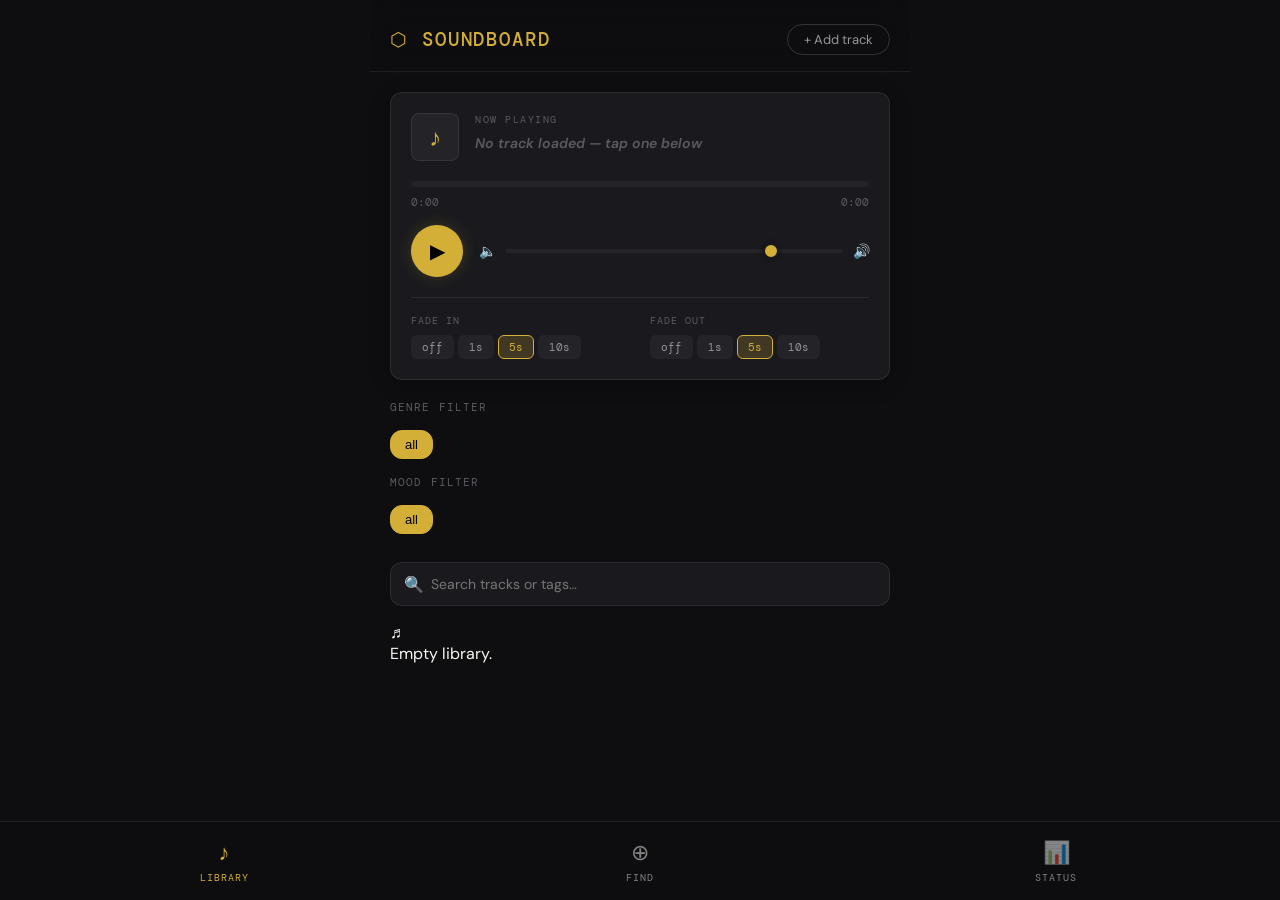
==== soundboard/index.html @ d2bed21f "feat: disable chat input and send button while a response is generating. updated readme." ====
<!DOCTYPE html>
<html lang="en">

<head>
  <meta charset="UTF-8">
  <meta name="viewport" content="width=device-width, initial-scale=1, viewport-fit=cover">
  <meta name="apple-mobile-web-app-capable" content="yes">
  <meta name="apple-mobile-web-app-status-bar-style" content="black-translucent">
  <meta name="theme-color" content="#0e0e11">
  <title>Soundboard PWA</title>

  <link rel="manifest" href="manifest.json">
  <link rel="icon" type="image/png" href="icon.png"> <!-- Assume icon.png exists or will be created -->

  <link rel="preconnect" href="https://fonts.googleapis.com">
  <link rel="preconnect" href="https://fonts.gstatic.com" crossorigin>
  <link
    href="https://fonts.googleapis.com/css2?family=DM+Mono:wght@400;500&family=DM+Sans:wght@300;400;500;600&display=swap"
    rel="stylesheet">

  <link rel="stylesheet" href="css/style.css">
</head>

<body>
  <div class="app">

    <!-- Header -->
    <header class="header">
      <h1>⬡ Soundboard</h1>
      <div class="header-right">
        <button class="btn btn-ghost" id="add-btn">+ Add track</button>
      </div>
    </header>

    <!-- Main Content -->
    <main class="scrollable">

      <!-- Now Playing Card -->
      <section class="now-playing" id="now-playing">
        <div class="np-top">
          <div class="np-icon" id="np-icon">♪</div>
          <div class="np-info">
            <p class="np-label">Now playing</p>
            <h2 class="np-title" id="np-title">
              <span class="np-empty" id="np-empty">No track loaded — tap one below</span>
            </h2>
            <div class="np-meta" id="np-meta"></div>
          </div>
        </div>

        <div class="progress-wrap">
          <div class="progress-bar-container" id="progress-bar">
            <div class="progress-fill" id="progress-fill"></div>
          </div>
          <div class="progress-times">
            <span id="time-current">0:00</span>
            <span id="time-total">0:00</span>
          </div>
        </div>

        <div class="transport">
          <button class="btn-play-large" id="play-btn">▶</button>
          <div class="vol-wrap">
            <span class="vol-icon">🔈</span>
            <input type="range" class="vol-slider" id="vol-slider" min="0" max="100" value="80">
            <span class="vol-icon">🔊</span>
          </div>
        </div>

        <div class="fade-section">
          <div class="fade-group">
            <span class="fade-label">Fade in</span>
            <div class="fade-btns" id="fade-in-btns">
              <button class="fade-btn" onclick="window.UI.setFadeIn(this,0)">off</button>
              <button class="fade-btn" onclick="window.UI.setFadeIn(this,1)">1s</button>
              <button class="fade-btn active" onclick="window.UI.setFadeIn(this,5)">5s</button>
              <button class="fade-btn" onclick="window.UI.setFadeIn(this,10)">10s</button>
            </div>
          </div>
          <div class="fade-group">
            <span class="fade-label">Fade out</span>
            <div class="fade-btns" id="fade-out-btns">
              <button class="fade-btn" onclick="window.UI.setFadeOut(this,0)">off</button>
              <button class="fade-btn" onclick="window.UI.setFadeOut(this,1)">1s</button>
              <button class="fade-btn active" onclick="window.UI.setFadeOut(this,5)">5s</button>
              <button class="fade-btn" onclick="window.UI.setFadeOut(this,10)">10s</button>
            </div>
          </div>
        </div>
      </section>

      <!-- Sections Container -->
      <div id="section-library" class="section active">

        <!-- Dual Filters -->
        <div class="filter-section">
          <div class="filter-group">
            <span class="form-label">Genre Filter</span>
            <div class="filter-chips" id="genre-chips"></div>
          </div>
          <div class="filter-group">
            <span class="form-label">Mood Filter</span>
            <div class="filter-chips" id="mood-chips"></div>
          </div>
        </div>

        <!-- Search Bar -->
        <div class="search-container">
          <span class="search-icon">🔍</span>
          <input class="search-input" id="search-input" type="search" placeholder="Search tracks or tags…">
        </div>

        <!-- Track List -->
        <div class="track-list" id="track-list"></div>
      </div>

      <div id="section-find" class="section">
        <div class="info-card">
          <h3>🆓 Free music sources</h3>
          <p>Royalty-free tracks for your show:</p>
          <div class="source-row" style="display:flex; flex-wrap:wrap; gap:8px; margin-top:10px;">
            <a class="chip" style="text-decoration:none" href="https://pixabay.com/music/" target="_blank">Pixabay</a>
            <a class="chip" style="text-decoration:none" href="https://freesound.org" target="_blank">Freesound</a>
            <a class="chip" style="text-decoration:none" href="https://incompetech.com" target="_blank">Incompetech</a>
          </div>
        </div>
      </div>

      <div id="section-status" class="section">
        <div class="info-card" id="status-content">
          <!-- Populated by UI.renderStatus -->
        </div>
      </div>

    </main>

    <!-- Bottom Navigation -->
    <nav class="bottom-nav">
      <div class="nav-item active" data-section="library">
        <div class="nav-icon">♪</div>
        <div class="nav-label">Library</div>
      </div>
      <div class="nav-item" data-section="find">
        <div class="nav-icon">⊕</div>
        <div class="nav-label">Find</div>
      </div>
      <div class="nav-item" data-section="status">
        <div class="nav-icon">📊</div>
        <div class="nav-label">Status</div>
      </div>
    </nav>

  </div>

  <!-- Modal Templates -->
  <template id="tpl-add">
    <div class="modal-overlay">
      <div class="modal">
        <h3>Add Soundtrack</h3>
        <p class="sub">Choose a file and tag it with multiple genres/moods</p>

        <div class="form-group">
          <label class="form-label">Audio File</label>
          <div id="file-pick-area" class="btn-ghost"
            style="padding:24px; text-align:center; border: 1px dashed var(--accent); cursor:pointer; background: var(--surface-hover)"
            onclick="window.UI.pickFileUnified()">
            <span style="font-size:32px">📁</span>
            <p id="file-label" style="font-size:14px; margin-top:8px; color: var(--text)">Choose Soundtrack File</p>
            <p class="sub" style="margin-top:4px; font-size:10px">Persistent Mode will be used if your browser supports
              it.</p>
          </div>
          <input type="file" id="file-input" accept="audio/*" style="display:none"
            onchange="window.UI.onFileChosen(this)">
        </div>

        <div class="form-group">
          <div style="display:flex; justify-content:space-between; align-items:flex-end; margin-bottom: 4px">
            <label class="form-label" style="margin-bottom:0">Display Name (optional)</label>
            <button class="btn btn-ghost" style="font-size:10px; padding:2px 8px"
              onclick="window.UI.fillNameFromFilename()">Use Filename</button>
          </div>
          <input class="form-input" id="track-name-input" type="text" placeholder="Leave empty to use tags as title">
        </div>

        <div class="form-group"
          style="display:flex; align-items:center; gap:10px; padding:12px; background:var(--surface-active); border-radius:8px; border:1px solid var(--border)">
          <input type="checkbox" id="store-blob-input" style="width:20px; height:20px; accent-color:var(--accent)">
          <label for="store-blob-input" style="font-size:13px; color:var(--text); cursor:pointer">
            Store file in browser (offline)
            <div style="font-size:10px; color:var(--text-dim); margin-top:2px">Saves the whole audio file for true
              persistence (takes more space).</div>
          </label>
        </div>

        <div class="form-group">
          <label class="form-label">Genres (multiple)</label>
          <div class="tag-pick-grid" id="genre-picks"></div>
        </div>

        <div class="form-group">
          <label class="form-label">Moods (multiple)</label>
          <div class="tag-pick-grid" id="mood-picks"></div>
        </div>

        <div style="display:flex; gap:12px; margin-top:24px;">
          <button class="btn btn-ghost" style="flex:1" onclick="window.UI.closeModal()">Cancel</button>
          <button class="btn btn-accent" id="confirm-add-btn" style="flex:2" onclick="window.UI.confirmAddTrack()">Add
            to Library</button>
        </div>
      </div>
    </div>
  </template>

  <!-- Load Modules -->
  <script type="module" src="js/app.js"></script>
</body>

</html>
---- soundboard/css/style.css ----
:root {
  --bg: #0e0e11;
  --surface: #1a1a1e;
  --surface-hover: #242428;
  --surface-active: #2a2a2e;
  --border: rgba(255, 255, 255, 0.08);
  --border-strong: rgba(255, 255, 255, 0.16);
  --text: #f8f8f2;
  --text-dim: #94949b;
  --text-muted: #5a5a62;
  --accent: #d4af37;
  /* Metallic Gold */
  --accent-glow: rgba(212, 175, 55, 0.2);
  --danger: #ff5555;
  --success: #50fa7b;
  --info: #8be9fd;
  --mono: 'DM Mono', monospace;
  --sans: 'DM Sans', sans-serif;
  --radius-sm: 8px;
  --radius-md: 12px;
  --radius-lg: 20px;
  --safe-top: env(safe-area-inset-top, 0px);
  --safe-bottom: env(safe-area-inset-bottom, 0px);
}

* {
  box-sizing: border-box;
  margin: 0;
  padding: 0;
  -webkit-tap-highlight-color: transparent;
}

body {
  font-family: var(--sans);
  background: var(--bg);
  color: var(--text);
  min-height: 100dvh;
  max-width: 540px;
  /* Slightly wider for better desktop presence */
  margin: 0 auto;
  overflow-x: hidden;
  display: flex;
  flex-direction: column;
}

/* ── App Layout ── */
.app {
  display: flex;
  flex-direction: column;
  height: 100dvh;
}

.scrollable {
  flex: 1;
  overflow-y: auto;
  padding: 0 20px calc(120px + var(--safe-bottom));
  scrollbar-width: thin;
  scrollbar-color: var(--border-strong) transparent;
}

.scrollable::-webkit-scrollbar {
  width: 4px;
}

.scrollable::-webkit-scrollbar-thumb {
  background: var(--border-strong);
  border-radius: 10px;
}

/* ── Header ── */
.header {
  padding: 24px 20px 16px;
  padding-top: calc(24px + var(--safe-top));
  display: flex;
  align-items: center;
  justify-content: space-between;
  background: rgba(14, 14, 17, 0.85);
  backdrop-filter: blur(12px);
  -webkit-backdrop-filter: blur(12px);
  position: sticky;
  top: 0;
  z-index: 100;
  border-bottom: 0.5px solid var(--border);
}

.header h1 {
  font-family: var(--mono);
  font-size: 19px;
  font-weight: 500;
  letter-spacing: 0.1em;
  color: var(--accent);
  text-transform: uppercase;
}

/* ── Buttons ── */
.btn {
  font-family: var(--sans);
  cursor: pointer;
  border: none;
  transition: all 0.2s cubic-bezier(0.4, 0, 0.2, 1);
  display: inline-flex;
  align-items: center;
  justify-content: center;
  gap: 8px;
}

.btn:active {
  transform: scale(0.96);
}

.btn-ghost {
  background: transparent;
  border: 1px solid var(--border-strong);
  border-radius: 20px;
  padding: 6px 16px;
  font-size: 13px;
  color: var(--text-dim);
}

.btn-ghost:hover {
  border-color: var(--accent);
  color: var(--accent);
  background: var(--accent-glow);
}

.btn-accent {
  background: var(--accent);
  color: #000;
  border-radius: 20px;
  padding: 8px 18px;
  font-size: 14px;
  font-weight: 600;
}

.btn-accent:hover {
  box-shadow: 0 0 15px var(--accent-glow);
  transform: translateY(-1px);
}

.btn-icon {
  background: transparent;
  padding: 8px;
  border-radius: 50%;
  font-size: 18px;
  color: var(--text-muted);
}

.btn-icon:hover {
  color: var(--text);
  background: var(--surface-hover);
}

/* ── Now Playing Card ── */
.now-playing {
  margin: 20px 0;
  background: var(--surface);
  border: 1px solid var(--border);
  border-radius: var(--radius-md);
  padding: 20px;
  box-shadow: 0 4px 20px rgba(0, 0, 0, 0.3);
}

.np-top {
  display: flex;
  align-items: flex-start;
  gap: 16px;
  margin-bottom: 20px;
}

.np-icon {
  width: 48px;
  height: 48px;
  background: var(--surface-hover);
  border-radius: var(--radius-sm);
  display: flex;
  align-items: center;
  justify-content: center;
  font-size: 24px;
  color: var(--accent);
  border: 1px solid var(--border);
}

.np-info {
  flex: 1;
  min-width: 0;
}

.np-label {
  font-size: 10px;
  color: var(--text-muted);
  font-family: var(--mono);
  letter-spacing: 0.15em;
  text-transform: uppercase;
  margin-bottom: 4px;
}

.np-title {
  font-size: 18px;
  font-weight: 600;
  color: var(--text);
  white-space: nowrap;
  overflow: hidden;
  text-overflow: ellipsis;
}

.np-meta {
  font-size: 13px;
  color: var(--text-dim);
  margin-top: 4px;
}

.np-empty {
  font-size: 14px;
  color: var(--text-muted);
  font-style: italic;
}

/* Progress Section */
.progress-wrap {
  margin-bottom: 16px;
}

.progress-bar-container {
  height: 6px;
  background: var(--surface-hover);
  border-radius: 4px;
  cursor: pointer;
  position: relative;
  margin-bottom: 8px;
  overflow: hidden;
}

.progress-fill {
  height: 100%;
  background: linear-gradient(90deg, var(--accent), #f4cf62);
  border-radius: 4px;
  width: 0%;
  transition: width 0.1s linear;
}

.progress-times {
  display: flex;
  justify-content: space-between;
  font-size: 11px;
  color: var(--text-muted);
  font-family: var(--mono);
}

/* Transport Controls */
.transport {
  display: flex;
  align-items: center;
  gap: 16px;
  margin-bottom: 20px;
}

.btn-play-large {
  width: 52px;
  height: 52px;
  border-radius: 50%;
  background: var(--accent);
  color: #000;
  font-size: 20px;
  border: none;
  cursor: pointer;
  display: flex;
  align-items: center;
  justify-content: center;
  flex-shrink: 0;
  box-shadow: 0 0 15px var(--accent-glow);
}

.btn-play-large.playing {
  background: var(--text);
}

.vol-wrap {
  flex: 1;
  display: flex;
  align-items: center;
  gap: 10px;
}

.vol-icon {
  font-size: 14px;
  color: var(--text-muted);
  width: 16px;
}

input[type=range].vol-slider {
  flex: 1;
  -webkit-appearance: none;
  height: 4px;
  background: var(--surface-hover);
  border-radius: 2px;
  outline: none;
}

input[type=range].vol-slider::-webkit-slider-thumb {
  -webkit-appearance: none;
  width: 16px;
  height: 16px;
  background: var(--accent);
  border-radius: 50%;
  cursor: pointer;
  border: 2px solid var(--surface);
  box-shadow: 0 0 5px rgba(0, 0, 0, 0.5);
}

/* Fade Settings */
.fade-section {
  border-top: 1px solid var(--border);
  padding-top: 16px;
  display: grid;
  grid-template-columns: 1fr 1fr;
  gap: 20px;
}

.fade-group {
  display: flex;
  flex-direction: column;
  gap: 8px;
}

.fade-label {
  font-size: 10px;
  color: var(--text-muted);
  font-family: var(--mono);
  text-transform: uppercase;
  letter-spacing: 0.1em;
}

.fade-btns {
  display: flex;
  gap: 4px;
  overflow-x: auto;
  scrollbar-width: none;
}

.fade-btns::-webkit-scrollbar {
  display: none;
}

.fade-btn {
  padding: 4px 10px;
  border-radius: 6px;
  font-size: 11px;
  background: var(--surface-hover);
  border: 1px solid transparent;
  color: var(--text-dim);
  cursor: pointer;
  transition: all 0.2s;
  font-family: var(--mono);
  flex-shrink: 0;
}

.fade-btn.active {
  background: var(--accent-glow);
  color: var(--accent);
  border-color: var(--accent);
}

/* ── Filters Section ── */
.filter-section {
  margin: 16px 0 24px;
  display: flex;
  flex-direction: column;
  gap: 12px;
}

.filter-group {
  display: flex;
  flex-direction: column;
  gap: 8px;
}

.filter-chips {
  display: flex;
  gap: 8px;
  overflow-x: auto;
  padding-bottom: 4px;
  scrollbar-width: none;
}

.filter-chips::-webkit-scrollbar {
  display: none;
}

.chip {
  padding: 6px 14px;
  border-radius: 12px;
  font-size: 13px;
  background: var(--surface);
  border: 1px solid var(--border);
  color: var(--text-dim);
  white-space: nowrap;
  cursor: pointer;
  transition: all 0.2s;
}

.chip:hover {
  border-color: var(--border-strong);
  color: var(--text);
}

.chip.active {
  background: var(--accent);
  color: #000;
  border-color: var(--accent);
  font-weight: 500;
}

/* Search Box */
.search-container {
  position: relative;
  margin-bottom: 16px;
}

.search-input {
  width: 100%;
  padding: 12px 16px 12px 40px;
  background: var(--surface);
  border: 1px solid var(--border);
  border-radius: var(--radius-md);
  color: var(--text);
  font-family: var(--sans);
  font-size: 14px;
  outline: none;
  transition: border-color 0.2s;
}

.search-input:focus {
  border-color: var(--accent);
}

.search-icon {
  position: absolute;
  left: 14px;
  top: 50%;
  transform: translateY(-50%);
  color: var(--text-muted);
  font-size: 16px;
}

/* ── Track List ── */
.track-list {
  display: flex;
  flex-direction: column;
  gap: 4px;
}

.track-item {
  display: flex;
  align-items: center;
  gap: 16px;
  padding: 12px;
  border-radius: var(--radius-md);
  background: transparent;
  cursor: pointer;
  transition: all 0.2s;
  border: 1px solid transparent;
}

.track-item:hover {
  background: var(--surface);
}

.track-item.active {
  background: var(--surface);
  border-color: var(--border-strong);
}

.track-icon {
  width: 44px;
  height: 44px;
  border-radius: var(--radius-sm);
  background: var(--surface-hover);
  display: flex;
  align-items: center;
  justify-content: center;
  font-size: 20px;
  flex-shrink: 0;
  border: 1px solid var(--border);
}

.track-info {
  flex: 1;
  min-width: 0;
}

.track-name {
  font-size: 15px;
  font-weight: 500;
  color: var(--text);
  margin-bottom: 2px;
  white-space: nowrap;
  overflow: hidden;
  text-overflow: ellipsis;
}

.track-tags {
  display: flex;
  flex-wrap: wrap;
  gap: 4px;
}

.track-tag {
  font-size: 10px;
  font-family: var(--mono);
  color: var(--text-muted);
  background: var(--surface-hover);
  padding: 2px 6px;
  border-radius: 4px;
}

.track-playing-indicator {
  width: 12px;
  height: 12px;
  position: relative;
}

.track-playing-indicator span {
  display: inline-block;
  width: 2px;
  background: var(--accent);
  position: absolute;
  bottom: 0;
  animation: bar-dance 1s ease-in-out infinite;
}

.track-playing-indicator span:nth-child(1) {
  left: 0;
  height: 60%;
  animation-delay: 0.1s;
}

.track-playing-indicator span:nth-child(2) {
  left: 4px;
  height: 100%;
  animation-delay: 0.3s;
}

.track-playing-indicator span:nth-child(3) {
  left: 8px;
  height: 40%;
  animation-delay: 0.5s;
}

@keyframes bar-dance {
  0% {
    transform: scaleY(0.4);
  }

  50% {
    transform: scaleY(1);
  }

  100% {
    transform: scaleY(0.4);
  }
}

/* ── Modal ── */
.modal-overlay {
  position: fixed;
  inset: 0;
  background: rgba(0, 0, 0, 0.8);
  backdrop-filter: blur(8px);
  -webkit-backdrop-filter: blur(8px);
  display: flex;
  align-items: flex-end;
  justify-content: center;
  z-index: 1000;
  animation: fade-in 0.2s ease-out;
}

.modal {
  background: var(--surface);
  border-radius: 24px 24px 0 0;
  border: 1px solid var(--border-strong);
  padding: 24px 24px calc(24px + var(--safe-bottom));
  width: 100%;
  max-width: 540px;
  max-height: 90dvh;
  overflow-y: auto;
  animation: slide-up 0.3s cubic-bezier(0.16, 1, 0.3, 1);
}

@keyframes fade-in {
  from {
    opacity: 0;
  }

  to {
    opacity: 1;
  }
}

@keyframes slide-up {
  from {
    transform: translateY(100%);
  }

  to {
    transform: translateY(0);
  }
}

.modal h3 {
  font-size: 20px;
  font-weight: 600;
  margin-bottom: 8px;
  color: var(--text);
}

.modal .sub {
  font-size: 14px;
  color: var(--text-dim);
  margin-bottom: 24px;
}

/* Form Groups */
.form-group {
  margin-bottom: 20px;
}

.form-label {
  font-size: 11px;
  color: var(--text-muted);
  font-family: var(--mono);
  text-transform: uppercase;
  letter-spacing: 0.1em;
  margin-bottom: 8px;
  display: block;
}

.form-input {
  width: 100%;
  padding: 12px 14px;
  background: var(--surface-hover);
  border: 1px solid var(--border);
  border-radius: var(--radius-sm);
  color: var(--text);
  font-family: var(--sans);
  font-size: 15px;
  outline: none;
}

.form-input:focus {
  border-color: var(--accent);
}

.tag-pick-grid {
  display: flex;
  flex-wrap: wrap;
  gap: 8px;
}

.tag-pick {
  padding: 6px 12px;
  border-radius: 8px;
  font-size: 13px;
  background: var(--surface-hover);
  border: 1px solid var(--border);
  color: var(--text-dim);
  cursor: pointer;
  transition: all 0.2s;
}

.tag-pick.active {
  background: var(--accent-glow);
  color: var(--accent);
  border-color: var(--accent);
}

.tag-add-btn {
  padding: 6px 12px;
  border-radius: 8px;
  font-size: 20px;
  background: transparent;
  border: 1px dashed var(--border-strong);
  color: var(--text-muted);
  cursor: pointer;
  line-height: 1;
}

/* ── Bottom Nav ── */
.bottom-nav {
  display: flex;
  margin-top: auto;
  background: rgba(14, 14, 17, 0.9);
  backdrop-filter: blur(20px);
  -webkit-backdrop-filter: blur(20px);
  border-top: 1px solid var(--border);
  padding: 8px 16px calc(8px + var(--safe-bottom));
  position: absolute;
  bottom: 0;
  left: 0;
  right: 0;
  z-index: 100;
}

.nav-item {
  flex: 1;
  display: flex;
  flex-direction: column;
  align-items: center;
  gap: 4px;
  padding: 8px;
  cursor: pointer;
  opacity: 0.5;
  transition: opacity 0.2s;
}

.nav-item.active {
  opacity: 1;
  color: var(--accent);
}

.nav-icon {
  font-size: 22px;
}

.nav-label {
  font-size: 10px;
  font-family: var(--mono);
  text-transform: uppercase;
  letter-spacing: 0.1em;
}

/* ── Toast ── */
.toast {
  position: fixed;
  bottom: 90px;
  left: 50%;
  transform: translateX(-50%);
  background: #333;
  color: #fff;
  padding: 10px 24px;
  border-radius: 30px;
  font-size: 14px;
  z-index: 2000;
  box-shadow: 0 5px 20px rgba(0, 0, 0, 0.4);
  animation: toast-in-out 3s forwards;
}

@keyframes toast-in-out {
  0% {
    opacity: 0;
    transform: translate(-50%, 20px);
  }

  10%,
  90% {
    opacity: 1;
    transform: translate(-50%, 0);
  }

  100% {
    opacity: 0;
    transform: translate(-50%, -10px);
  }
}

/* Section visibility */
.section {
  display: none;
}

.section.active {
  display: block;
}
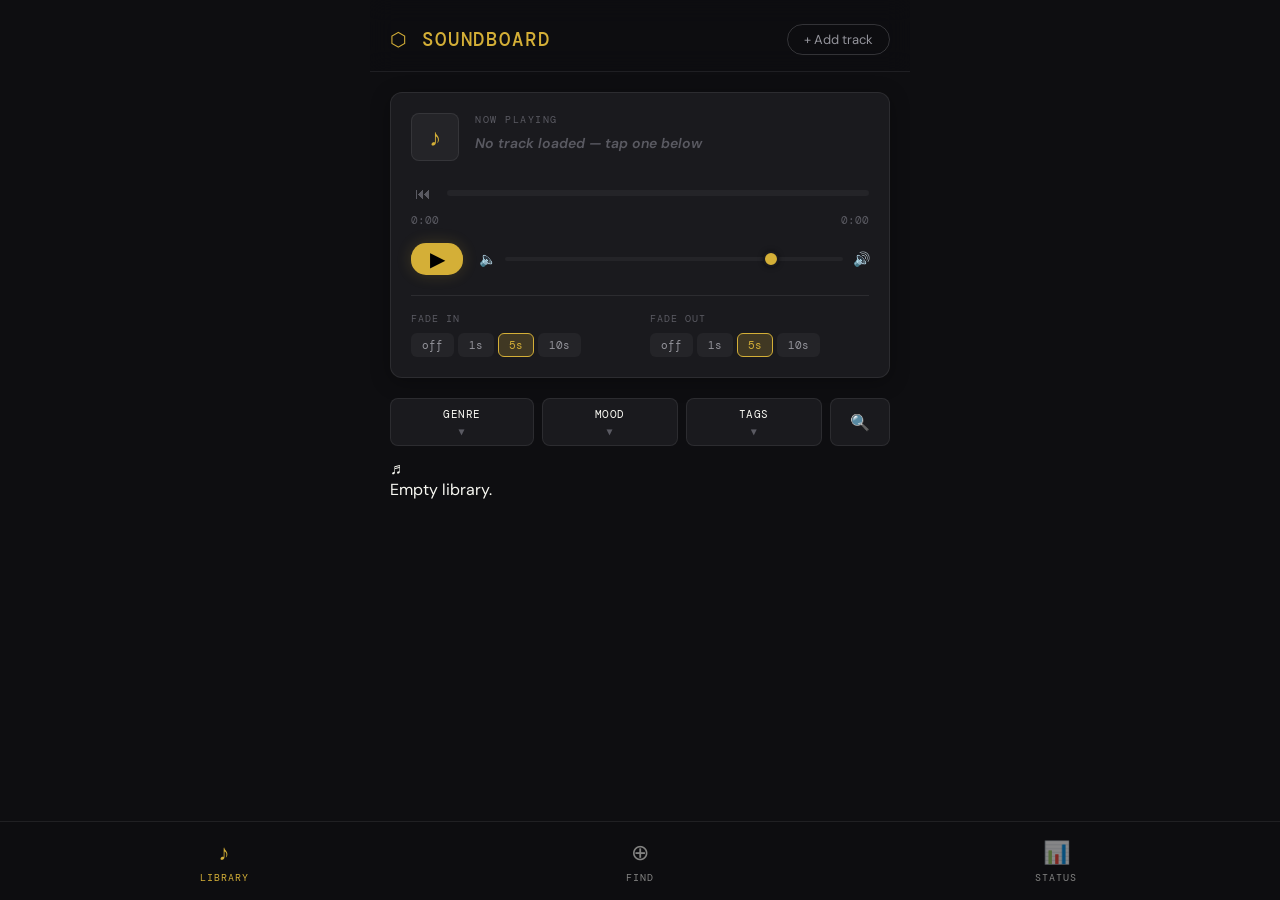
==== commit 3481a539: "feat: Implement collapsible filter and tag sections, add a track restart button, and refine audio pl" ====
--- a/soundboard/index.html
+++ b/soundboard/index.html
@@ -49,8 +49,11 @@
         </div>
 
         <div class="progress-wrap">
-          <div class="progress-bar-container" id="progress-bar">
-            <div class="progress-fill" id="progress-fill"></div>
+          <div style="display:flex; align-items:center; gap:12px; margin-bottom:8px;">
+            <button class="btn btn-icon" style="padding:0; font-size:16px; width:24px; height:24px; display:flex; align-items:center; justify-content:center; flex-shrink:0;" onclick="window.UI.seekToStart()" title="Restart track">⏮</button>
+            <div class="progress-bar-container" id="progress-bar" style="margin-bottom:0; flex:1;">
+              <div class="progress-fill" id="progress-fill"></div>
+            </div>
           </div>
           <div class="progress-times">
             <span id="time-current">0:00</span>
@@ -92,22 +95,23 @@
       <!-- Sections Container -->
       <div id="section-library" class="section active">
 
-        <!-- Dual Filters -->
-        <div class="filter-section">
-          <div class="filter-group">
-            <span class="form-label">Genre Filter</span>
-            <div class="filter-chips" id="genre-chips"></div>
-          </div>
-          <div class="filter-group">
-            <span class="form-label">Mood Filter</span>
-            <div class="filter-chips" id="mood-chips"></div>
-          </div>
-        </div>
-
-        <!-- Search Bar -->
-        <div class="search-container">
-          <span class="search-icon">🔍</span>
-          <input class="search-input" id="search-input" type="search" placeholder="Search tracks or tags…">
+        <!-- Filter Bar -->
+        <div class="filter-bar">
+          <button class="filter-btn" onclick="window.UI.toggleCollapse('genre-chips', this)">GENRE <span class="collapse-icon">▼</span></button>
+          <button class="filter-btn" onclick="window.UI.toggleCollapse('mood-chips', this)">MOOD <span class="collapse-icon">▼</span></button>
+          <button class="filter-btn" onclick="window.UI.toggleCollapse('tag-chips', this)">TAGS <span class="collapse-icon">▼</span></button>
+          <button class="filter-btn icon-only" onclick="window.UI.toggleCollapse('search-wrapper', this)"><span style="color:var(--text)">🔍</span></button>
+        </div>
+
+        <!-- Filter Contents -->
+        <div class="filter-contents">
+          <div class="filter-chips expandable" id="genre-chips" style="display:none; margin-bottom: 12px;"></div>
+          <div class="filter-chips expandable" id="mood-chips" style="display:none; margin-bottom: 12px;"></div>
+          <div class="filter-chips expandable" id="tag-chips" style="display:none; margin-bottom: 12px;"></div>
+          <div id="search-wrapper" class="expandable" style="display:none; position:relative; margin-bottom: 12px;">
+            <span class="search-icon">🔍</span>
+            <input class="search-input" id="search-input" type="search" placeholder="Search tracks or tags…">
+          </div>
         </div>
 
         <!-- Track List -->
@@ -192,14 +196,16 @@
           </label>
         </div>
 
-        <div class="form-group">
-          <label class="form-label">Genres (multiple)</label>
-          <div class="tag-pick-grid" id="genre-picks"></div>
-        </div>
-
-        <div class="form-group">
-          <label class="form-label">Moods (multiple)</label>
-          <div class="tag-pick-grid" id="mood-picks"></div>
+        <div class="filter-bar" style="margin-bottom: 12px;">
+          <button class="filter-btn" onclick="window.UI.toggleCollapse('genre-picks', this)">GENRES <span class="collapse-icon">▼</span></button>
+          <button class="filter-btn" onclick="window.UI.toggleCollapse('mood-picks', this)">MOODS <span class="collapse-icon">▼</span></button>
+          <button class="filter-btn" onclick="window.UI.toggleCollapse('tag-picks', this)">TAGS <span class="collapse-icon">▼</span></button>
+        </div>
+
+        <div class="filter-contents">
+          <div class="tag-pick-grid expandable" id="genre-picks" style="display:none; margin-bottom: 20px;"></div>
+          <div class="tag-pick-grid expandable" id="mood-picks" style="display:none; margin-bottom: 20px;"></div>
+          <div class="tag-pick-grid expandable" id="tag-picks" style="display:none; margin-bottom: 20px;"></div>
         </div>
 
         <div style="display:flex; gap:12px; margin-top:24px;">
--- a/soundboard/css/style.css
+++ b/soundboard/css/style.css
@@ -256,8 +256,8 @@
 
 .btn-play-large {
   width: 52px;
-  height: 52px;
-  border-radius: 50%;
+  height: 32px;
+  border-radius: 15px;
   background: var(--accent);
   color: #000;
   font-size: 20px;
@@ -290,6 +290,7 @@
 input[type=range].vol-slider {
   flex: 1;
   -webkit-appearance: none;
+  appearance: none;
   height: 4px;
   background: var(--surface-hover);
   border-radius: 2px;
@@ -298,6 +299,7 @@
 
 input[type=range].vol-slider::-webkit-slider-thumb {
   -webkit-appearance: none;
+  appearance: none;
   width: 16px;
   height: 16px;
   background: var(--accent);
@@ -360,18 +362,63 @@
   border-color: var(--accent);
 }
 
-/* ── Filters Section ── */
-.filter-section {
-  margin: 16px 0 24px;
+/* ── Filter Bar ── */
+.filter-bar {
+  display: flex;
+  flex-wrap: wrap;
+  gap: 8px;
+  margin: 16px 0 12px;
+}
+
+.filter-btn {
+  flex: 1 1 auto;
+  min-width: 60px;
+  height: 48px;
+  background: var(--surface);
+  border: 1px solid var(--border);
+  border-radius: var(--radius-sm);
+  color: var(--text);
+  font-family: var(--mono);
+  font-size: 11px;
+  text-transform: uppercase;
+  letter-spacing: 0.05em;
   display: flex;
   flex-direction: column;
-  gap: 12px;
-}
-
-.filter-group {
-  display: flex;
-  flex-direction: column;
-  gap: 8px;
+  justify-content: center;
+  align-items: center;
+  gap: 4px;
+  cursor: pointer;
+  transition: all 0.2s;
+  padding: 0 8px;
+}
+
+.filter-btn span {
+  font-size: 10px;
+  color: var(--text-muted);
+}
+
+.filter-btn:hover {
+  border-color: var(--accent);
+  background: var(--surface-hover);
+}
+
+.filter-btn.active {
+  border-color: rgba(212, 175, 55, 0.4);
+  background: var(--surface-hover);
+}
+
+.filter-btn.active span {
+  color: var(--accent);
+}
+
+.filter-btn.icon-only {
+  flex: 0 0 48px;
+  width: 48px;
+  padding: 0;
+}
+
+.filter-btn.icon-only span {
+  font-size: 16px;
 }
 
 .filter-chips {
@@ -633,6 +680,33 @@
   margin-bottom: 8px;
   display: block;
 }
+
+.collapsible-btn {
+  width: 100%;
+  text-align: left;
+  border: 1px solid var(--border);
+  background: var(--surface);
+  color: var(--text);
+  font-family: var(--mono);
+  font-size: 11px;
+  text-transform: uppercase;
+  letter-spacing: 0.1em;
+  padding: 8px 12px;
+  border-radius: var(--radius-sm);
+  cursor: pointer;
+  display: flex;
+  justify-content: space-between;
+  align-items: center;
+  transition: all 0.2s;
+  margin-bottom: 0;
+}
+
+.collapsible-btn:hover {
+  border-color: var(--accent);
+  color: var(--text);
+  background: var(--surface-hover);
+}
+
 
 .form-input {
   width: 100%;
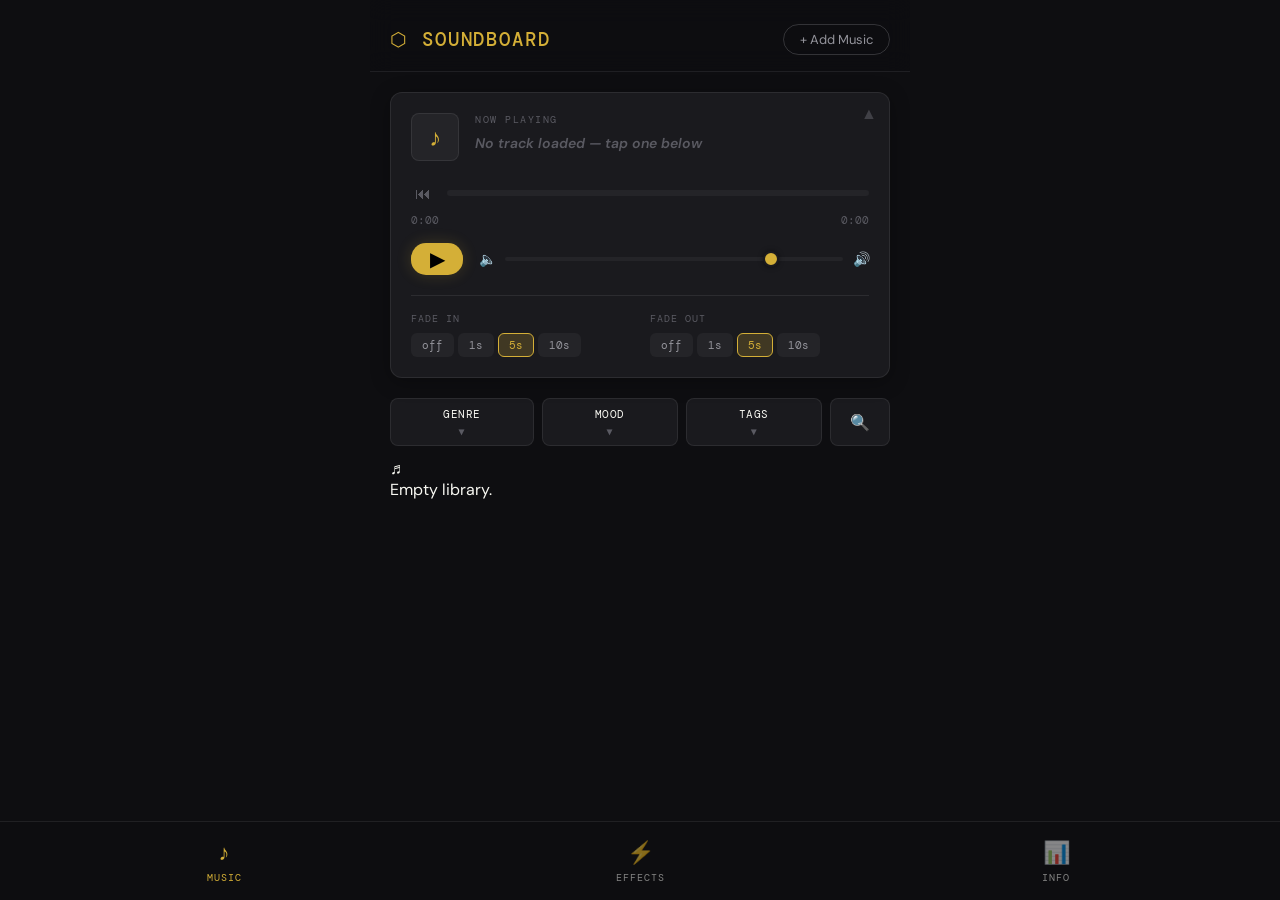
==== commit 0ca6e613: "feat: Introduce a dedicated sound effects engine with new UI controls, filtering, and categories for" ====
--- a/soundboard/index.html
+++ b/soundboard/index.html
@@ -28,7 +28,7 @@
     <header class="header">
       <h1>⬡ Soundboard</h1>
       <div class="header-right">
-        <button class="btn btn-ghost" id="add-btn">+ Add track</button>
+        <button class="btn btn-ghost" id="add-btn">+ Add Music</button>
       </div>
     </header>
 
@@ -37,6 +37,8 @@
 
       <!-- Now Playing Card -->
       <section class="now-playing" id="now-playing">
+        <button class="btn btn-icon" id="compact-toggle-btn" style="position:absolute; top:4px; right:4px; z-index:10; font-size:16px; width:32px; height:32px; opacity:0.6; padding:0; display:flex; align-items:center; justify-content:center;" onclick="window.UI.toggleCompactPlayer()" title="Toggle Minimal Player">▲</button>
+
         <div class="np-top">
           <div class="np-icon" id="np-icon">♪</div>
           <div class="np-info">
@@ -93,7 +95,7 @@
       </section>
 
       <!-- Sections Container -->
-      <div id="section-library" class="section active">
+      <div id="section-music" class="section active">
 
         <!-- Filter Bar -->
         <div class="filter-bar">
@@ -118,7 +120,39 @@
         <div class="track-list" id="track-list"></div>
       </div>
 
-      <div id="section-find" class="section">
+      <div id="section-effects" class="section">
+        <!-- Effect Controls -->
+        <div class="transport" style="margin-bottom: 20px; padding: 12px 16px; background: var(--surface); border: 1px solid var(--border); border-radius: var(--radius-md);">
+          <div class="vol-wrap" style="flex: 1;">
+            <span class="vol-icon">🔈</span>
+            <input type="range" class="vol-slider" id="effect-vol-slider" min="0" max="100" value="80">
+            <span class="vol-icon">🔊</span>
+          </div>
+          <button class="btn btn-ghost" id="effect-loop-btn" style="width: 44px; height: 32px; font-size: 16px; padding: 0; margin-left: 12px; display: flex; align-items: center; justify-content: center;" title="Toggle Loop">🔁</button>
+        </div>
+
+        <!-- Filter Bar -->
+        <div class="filter-bar">
+          <button class="filter-btn" onclick="window.UI.toggleCollapse('cat-chips', this)">CATEGORY <span class="collapse-icon">▼</span></button>
+          <button class="filter-btn" onclick="window.UI.toggleCollapse('effect-tag-chips', this)">TAGS <span class="collapse-icon">▼</span></button>
+          <button class="filter-btn icon-only" onclick="window.UI.toggleCollapse('effect-search-wrapper', this)"><span style="color:var(--text)">🔍</span></button>
+        </div>
+
+        <!-- Filter Contents -->
+        <div class="filter-contents">
+          <div class="filter-chips expandable" id="cat-chips" style="display:none; margin-bottom: 12px;"></div>
+          <div class="filter-chips expandable" id="effect-tag-chips" style="display:none; margin-bottom: 12px;"></div>
+          <div id="effect-search-wrapper" class="expandable" style="display:none; position:relative; margin-bottom: 12px;">
+            <span class="search-icon">🔍</span>
+            <input class="search-input" id="effect-search-input" type="search" placeholder="Search effects or tags…">
+          </div>
+        </div>
+
+        <!-- Effect List -->
+        <div class="track-list" id="effect-list"></div>
+      </div>
+
+      <div id="section-info" class="section">
         <div class="info-card">
           <h3>🆓 Free music sources</h3>
           <p>Royalty-free tracks for your show:</p>
@@ -128,10 +162,8 @@
             <a class="chip" style="text-decoration:none" href="https://incompetech.com" target="_blank">Incompetech</a>
           </div>
         </div>
-      </div>
-
-      <div id="section-status" class="section">
-        <div class="info-card" id="status-content">
+
+        <div class="info-card" id="status-content" style="margin-top: 20px;">
           <!-- Populated by UI.renderStatus -->
         </div>
       </div>
@@ -140,17 +172,17 @@
 
     <!-- Bottom Navigation -->
     <nav class="bottom-nav">
-      <div class="nav-item active" data-section="library">
+      <div class="nav-item active" data-section="music">
         <div class="nav-icon">♪</div>
-        <div class="nav-label">Library</div>
-      </div>
-      <div class="nav-item" data-section="find">
-        <div class="nav-icon">⊕</div>
-        <div class="nav-label">Find</div>
-      </div>
-      <div class="nav-item" data-section="status">
+        <div class="nav-label">Music</div>
+      </div>
+      <div class="nav-item" data-section="effects">
+        <div class="nav-icon">⚡</div>
+        <div class="nav-label">Effects</div>
+      </div>
+      <div class="nav-item" data-section="info">
         <div class="nav-icon">📊</div>
-        <div class="nav-label">Status</div>
+        <div class="nav-label">Info</div>
       </div>
     </nav>
 
@@ -160,8 +192,8 @@
   <template id="tpl-add">
     <div class="modal-overlay">
       <div class="modal">
-        <h3>Add Soundtrack</h3>
-        <p class="sub">Choose a file and tag it with multiple genres/moods</p>
+        <h3 id="modal-title">Add Soundtrack</h3>
+        <p class="sub" id="modal-sub">Choose a file and tag it</p>
 
         <div class="form-group">
           <label class="form-label">Audio File</label>
@@ -196,16 +228,27 @@
           </label>
         </div>
 
-        <div class="filter-bar" style="margin-bottom: 12px;">
+        <div class="filter-bar music-only" style="margin-bottom: 12px;">
           <button class="filter-btn" onclick="window.UI.toggleCollapse('genre-picks', this)">GENRES <span class="collapse-icon">▼</span></button>
           <button class="filter-btn" onclick="window.UI.toggleCollapse('mood-picks', this)">MOODS <span class="collapse-icon">▼</span></button>
           <button class="filter-btn" onclick="window.UI.toggleCollapse('tag-picks', this)">TAGS <span class="collapse-icon">▼</span></button>
         </div>
 
-        <div class="filter-contents">
+        <div class="filter-contents music-only">
           <div class="tag-pick-grid expandable" id="genre-picks" style="display:none; margin-bottom: 20px;"></div>
           <div class="tag-pick-grid expandable" id="mood-picks" style="display:none; margin-bottom: 20px;"></div>
           <div class="tag-pick-grid expandable" id="tag-picks" style="display:none; margin-bottom: 20px;"></div>
+        </div>
+
+        <!-- Effect Fields -->
+        <div class="filter-bar effect-only" style="margin-bottom: 12px; display: none;">
+          <button class="filter-btn" onclick="window.UI.toggleCollapse('cat-picks', this)">CATEGORY <span class="collapse-icon">▼</span></button>
+          <button class="filter-btn" onclick="window.UI.toggleCollapse('effect-tag-picks', this)">TAGS <span class="collapse-icon">▼</span></button>
+        </div>
+
+        <div class="filter-contents effect-only" style="display:none;">
+          <div class="tag-pick-grid expandable" id="cat-picks" style="display:none; margin-bottom: 20px;"></div>
+          <div class="tag-pick-grid expandable" id="effect-tag-picks" style="display:none; margin-bottom: 20px;"></div>
         </div>
 
         <div style="display:flex; gap:12px; margin-top:24px;">
--- a/soundboard/css/style.css
+++ b/soundboard/css/style.css
@@ -123,6 +123,12 @@
   background: var(--accent-glow);
 }
 
+.btn-ghost.active {
+  border-color: var(--accent);
+  color: var(--accent);
+  background: var(--accent-glow);
+}
+
 .btn-accent {
   background: var(--accent);
   color: #000;
@@ -150,7 +156,6 @@
   background: var(--surface-hover);
 }
 
-/* ── Now Playing Card ── */
 .now-playing {
   margin: 20px 0;
   background: var(--surface);
@@ -158,6 +163,21 @@
   border-radius: var(--radius-md);
   padding: 20px;
   box-shadow: 0 4px 20px rgba(0, 0, 0, 0.3);
+  position: relative;
+  transition: padding 0.2s;
+}
+
+.now-playing.compact {
+  padding: 16px 20px 16px;
+}
+
+.now-playing.compact .np-top,
+.now-playing.compact .fade-section {
+  display: none;
+}
+
+.now-playing.compact .transport {
+  margin-bottom: 0;
 }
 
 .np-top {
